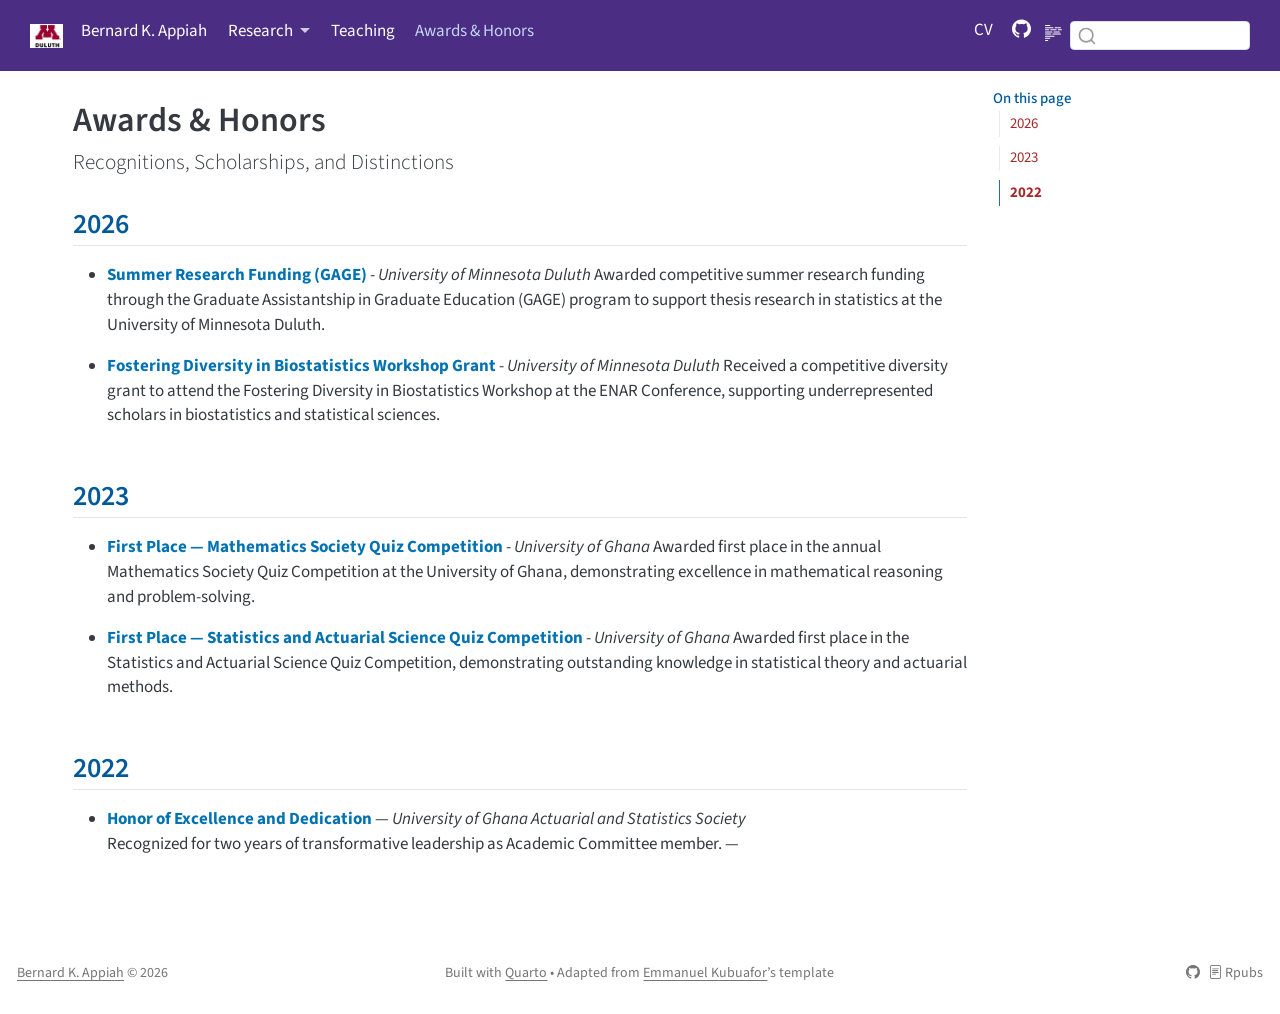
==== docs/Awards.html @ 1f2f81a5 "Update teaching page" ====
<!DOCTYPE html>
<html xmlns="http://www.w3.org/1999/xhtml" lang="en" xml:lang="en"><head>

<meta charset="utf-8">
<meta name="generator" content="quarto-1.10.18">

<meta name="viewport" content="width=device-width, initial-scale=1.0, user-scalable=yes">

<meta name="author" content="Bernard Kwabena Appiah">
<meta name="description" content="Academic website for Bernard Kwabena Appiah, statistician and data scientist.">

<title>Awards &amp; Honors</title>
<style>
/* Default styles provided by pandoc.
** See https://pandoc.org/MANUAL.html#variables-for-html for config info.
*/
span.smallcaps{font-variant: small-caps;}
div.columns{display: flex; gap: 1.5em;}
div.column{flex: auto;}
@media screen {
div.columns{gap: min(4vw, 1.5em);}
div.column{overflow-x: auto;}
}
div.hanging-indent{margin-left: 1.5em; text-indent: -1.5em;}
ul.task-list{list-style: none;}
ul.task-list li input[type="checkbox"] {
  width: 0.8em;
  margin: 0 0.8em 0.2em -1em; /* quarto-specific, see https://github.com/quarto-dev/quarto-cli/issues/4556 */ 
  vertical-align: middle;
}
</style>


<script src="site_libs/quarto-nav/quarto-nav.js"></script>
<script src="site_libs/clipboard/clipboard.min.js"></script>
<script src="site_libs/quarto-search/autocomplete.umd.js"></script>
<script src="site_libs/quarto-search/fuse.min.js"></script>
<script src="site_libs/quarto-search/quarto-search.js"></script>
<meta name="quarto:offset" content="./">
<script src="site_libs/quarto-html/quarto.js" type="module"></script>
<script src="site_libs/quarto-html/tabsets/tabsets.js" type="module"></script>
<script src="site_libs/quarto-html/popper.min.js"></script>
<script src="site_libs/quarto-html/tippy.umd.min.js"></script>
<script src="site_libs/quarto-html/anchor.min.js"></script>
<link href="site_libs/quarto-html/tippy.css" rel="stylesheet">
<link href="site_libs/quarto-html/quarto-syntax-highlighting-64a204ab8560d761af7679ceaba22944.css" rel="stylesheet" id="quarto-text-highlighting-styles">
<script src="site_libs/bootstrap/bootstrap.min.js"></script>
<link href="site_libs/bootstrap/bootstrap-icons.css" rel="stylesheet">
<link href="site_libs/bootstrap/bootstrap-f96a53c066baaeff53745275c33fb2b3.min.css" rel="stylesheet" append-hash="true" id="quarto-bootstrap" data-mode="light">
<script id="quarto-search-options" type="application/json">{
  "location": "navbar",
  "copy-button": false,
  "collapse-after": 3,
  "panel-placement": "end",
  "type": "textbox",
  "limit": 50,
  "keyboard-shortcut": [
    "f",
    "/",
    "s"
  ],
  "language": {
    "search-no-results-text": "No results",
    "search-matching-documents-text": "matching documents",
    "search-copy-link-title": "Copy link to search",
    "search-hide-matches-text": "Hide additional matches",
    "search-more-match-text": "more match in this document",
    "search-more-matches-text": "more matches in this document",
    "search-clear-button-title": "Clear",
    "search-text-placeholder": "",
    "search-detached-cancel-button-title": "Cancel",
    "search-submit-button-title": "Submit",
    "search-label": "Search"
  }
}</script>
<script async="" src="https://www.googletagmanager.com/gtag/js?id=G-P4RRCG44LP"></script>

<script type="text/javascript">

window.dataLayer = window.dataLayer || [];
function gtag(){dataLayer.push(arguments);}
gtag('js', new Date());
gtag('config', 'G-P4RRCG44LP', { 'anonymize_ip': true});
</script>




<link rel="stylesheet" href="styles.css">
<link rel="stylesheet" href="custom.css">
<meta property="og:title" content="Awards &amp; Honors">
<meta property="og:description" content="Recognitions, Scholarships, and Distinctions">
<meta property="og:image" content="https://bkappiah007.github.io/files/images/IMG_2571.jpeg">
<meta name="twitter:title" content="Awards &amp; Honors">
<meta name="twitter:description" content="Recognitions, Scholarships, and Distinctions">
<meta name="twitter:image" content="https://bkappiah007.github.io/files/images/IMG_2571.jpeg">
<meta name="twitter:card" content="summary_large_image">
</head>

<body class="nav-fixed quarto-light">

<div id="quarto-search-results"></div>
  <header id="quarto-header" class="headroom fixed-top">
    <nav class="navbar navbar-expand-lg " data-bs-theme="dark">
      <div class="navbar-container container-fluid">
      <div class="navbar-brand-container mx-auto">
    <a href="./index.html" class="navbar-brand navbar-brand-logo">
    <img src="./files/images/UMD logo.png" alt="University of Minnesota-Duluth" class="navbar-logo light-content">
    <img src="./files/images/UMD logo.png" alt="University of Minnesota-Duluth" class="navbar-logo dark-content">
    </a>
  </div>
            <div id="quarto-search" class="" title="Search"></div>
          <button class="navbar-toggler" type="button" data-bs-toggle="collapse" data-bs-target="#navbarCollapse" aria-controls="navbarCollapse" role="menu" aria-expanded="false" aria-label="Toggle navigation" onclick="if (window.quartoToggleHeadroom) { window.quartoToggleHeadroom(); }">
  <span class="navbar-toggler-icon"></span>
</button>
          <div class="collapse navbar-collapse" id="navbarCollapse">
            <ul class="navbar-nav navbar-nav-scroll me-auto">
  <li class="nav-item">
    <a class="nav-link" href="./index.html"> 
<span class="menu-text">Bernard K. Appiah</span></a>
  </li>  
  <li class="nav-item dropdown ">
    <a class="nav-link dropdown-toggle" href="#" id="nav-menu-research" role="link" data-bs-toggle="dropdown" aria-expanded="false">
 <span class="menu-text">Research</span>
    </a>
    <ul class="dropdown-menu" aria-labelledby="nav-menu-research">    
        <li>
    <a class="dropdown-item" href="./publications.html">
 <span class="dropdown-text">Selected Manuscripts</span></a>
  </li>  
        <li>
    <a class="dropdown-item" href="./projects.html">
 <span class="dropdown-text">Academic Projects</span></a>
  </li>  
    </ul>
  </li>
  <li class="nav-item">
    <a class="nav-link" href="./Teaching.html"> 
<span class="menu-text">Teaching</span></a>
  </li>  
  <li class="nav-item">
    <a class="nav-link active" href="./Awards.html" aria-current="page"> 
<span class="menu-text">Awards &amp; Honors</span></a>
  </li>  
</ul>
            <ul class="navbar-nav navbar-nav-scroll ms-auto">
  <li class="nav-item">
    <a class="nav-link" href="./files/Bernard CV.pdf" target="_blank"> 
<span class="menu-text">CV</span></a>
  </li>  
  <li class="nav-item compact">
    <a class="nav-link" href="https://github.com/bkappiah007" target="_blank"> <i class="bi bi-github" role="img">
</i> 
<span class="menu-text"></span></a>
  </li>  
</ul>
          </div> <!-- /navcollapse -->
            <div class="quarto-navbar-tools">
  <a href="" class="quarto-reader-toggle quarto-navigation-tool px-1" onclick="window.quartoToggleReader(); return false;" title="Toggle reader mode">
  <div class="quarto-reader-toggle-btn">
  <i class="bi"></i>
  </div>
</a>
</div>
      </div> <!-- /container-fluid -->
    </nav>
</header>
<!-- content -->
<div id="quarto-content" class="quarto-container page-columns page-rows-contents page-layout-full page-navbar">
<!-- sidebar -->
<!-- margin-sidebar -->
    <div id="quarto-margin-sidebar" class="sidebar margin-sidebar">
        <nav id="TOC" role="doc-toc" class="toc-active">
    <h2 id="toc-title">On this page</h2>
   
  <ul>
  <li><a href="#section" id="toc-section" class="nav-link active" data-scroll-target="#section">2026</a></li>
  <li><a href="#section-1" id="toc-section-1" class="nav-link" data-scroll-target="#section-1">2023</a></li>
  <li><a href="#section-2" id="toc-section-2" class="nav-link" data-scroll-target="#section-2">2022</a></li>
  </ul>
</nav>
    </div>
<!-- main -->
<main class="content column-page-left" id="quarto-document-content">

<header id="title-block-header" class="quarto-title-block default">
<div class="quarto-title">
<h1 class="title">Awards &amp; Honors</h1>
<p class="subtitle lead">Recognitions, Scholarships, and Distinctions</p>
</div>



<div class="quarto-title-meta column-page-left">

    
  
    
  </div>
  


</header>


<section id="section" class="level2">
<h2 class="anchored" data-anchor-id="section">2026</h2>
<ul>
<li><p><strong>Summer Research Funding (GAGE)</strong> - <em>University of Minnesota Duluth</em> Awarded competitive summer research funding through the Graduate Assistantship in Graduate Education (GAGE) program to support thesis research in statistics at the University of Minnesota Duluth.</p></li>
<li><p><strong>Fostering Diversity in Biostatistics Workshop Grant</strong> - <em>University of Minnesota Duluth</em> Received a competitive diversity grant to attend the Fostering Diversity in Biostatistics Workshop at the ENAR Conference, supporting underrepresented scholars in biostatistics and statistical sciences.</p></li>
</ul>
</section>
<section id="section-1" class="level2">
<h2 class="anchored" data-anchor-id="section-1">2023</h2>
<ul>
<li><p><strong>First Place — Mathematics Society Quiz Competition</strong> - <em>University of Ghana</em> Awarded first place in the annual Mathematics Society Quiz Competition at the University of Ghana, demonstrating excellence in mathematical reasoning and problem-solving.</p></li>
<li><p><strong>First Place — Statistics and Actuarial Science Quiz Competition</strong> - <em>University of Ghana</em> Awarded first place in the Statistics and Actuarial Science Quiz Competition, demonstrating outstanding knowledge in statistical theory and actuarial methods.</p></li>
</ul>
</section>
<section id="section-2" class="level2">
<h2 class="anchored" data-anchor-id="section-2">2022</h2>
<ul>
<li><strong>Honor of Excellence and Dedication</strong> — <em>University of Ghana Actuarial and Statistics Society</em><br>
Recognized for two years of transformative leadership as Academic Committee member. —</li>
</ul>


</section>

</main> <!-- /main -->
<script id="quarto-html-after-body" type="application/javascript">
  window.document.addEventListener("DOMContentLoaded", function (event) {
    const icon = "";
    const anchorJS = new window.AnchorJS();
    anchorJS.options = {
      placement: 'right',
      icon: icon
    };
    anchorJS.add('.anchored');
    const isCodeAnnotation = (el) => {
      for (const clz of el.classList) {
        if (clz.startsWith('code-annotation-')) {                     
          return true;
        }
      }
      return false;
    }
    const onCopySuccess = function(e) {
      // button target
      const button = e.trigger;
      // don't keep focus
      button.blur();
      // flash "checked"
      button.classList.add('code-copy-button-checked');
      var currentTitle = button.getAttribute("title");
      button.setAttribute("title", "Copied!");
      let tooltip;
      if (window.bootstrap) {
        button.setAttribute("data-bs-toggle", "tooltip");
        button.setAttribute("data-bs-placement", "left");
        button.setAttribute("data-bs-title", "Copied!");
        tooltip = new bootstrap.Tooltip(button, 
          { trigger: "manual", 
            customClass: "code-copy-button-tooltip",
            offset: [0, -8]});
        tooltip.show();    
      }
      setTimeout(function() {
        if (tooltip) {
          tooltip.hide();
          button.removeAttribute("data-bs-title");
          button.removeAttribute("data-bs-toggle");
          button.removeAttribute("data-bs-placement");
        }
        button.setAttribute("title", currentTitle);
        button.classList.remove('code-copy-button-checked');
      }, 1000);
      // clear code selection
      e.clearSelection();
    }
    const getTextToCopy = function(trigger) {
      const outerScaffold = trigger.parentElement.cloneNode(true);
      const codeEl = outerScaffold.querySelector('code');
      for (const childEl of codeEl.children) {
        if (isCodeAnnotation(childEl)) {
          childEl.remove();
        }
      }
      return codeEl.innerText;
    }
    const clipboard = new window.ClipboardJS('.code-copy-button:not([data-in-quarto-modal])', {
      text: getTextToCopy
    });
    clipboard.on('success', onCopySuccess);
    if (window.document.getElementById('quarto-embedded-source-code-modal')) {
      const clipboardModal = new window.ClipboardJS('.code-copy-button[data-in-quarto-modal]', {
        text: getTextToCopy,
        container: window.document.getElementById('quarto-embedded-source-code-modal')
      });
      clipboardModal.on('success', onCopySuccess);
    }
      var localhostRegex = new RegExp(/^(?:http|https):\/\/localhost\:?[0-9]*\//);
      var mailtoRegex = new RegExp(/^mailto:/);
        var filterRegex = new RegExp("https:\/\/bkappiah007\.github\.io");
      var isInternal = (href) => {
          return filterRegex.test(href) || localhostRegex.test(href) || mailtoRegex.test(href);
      }
      // Inspect non-navigation links and adorn them if external
     var links = window.document.querySelectorAll('a[href]:not(.nav-link):not(.navbar-brand):not(.toc-action):not(.sidebar-link):not(.sidebar-item-toggle):not(.pagination-link):not(.no-external):not([aria-hidden]):not(.dropdown-item):not(.quarto-navigation-tool):not(.about-link)');
      for (var i=0; i<links.length; i++) {
        const link = links[i];
        if (!isInternal(link.href)) {
          // undo the damage that might have been done by quarto-nav.js in the case of
          // links that we want to consider external
          if (link.dataset.originalHref !== undefined) {
            link.href = link.dataset.originalHref;
          }
            // target, if specified
            link.setAttribute("target", "_blank");
            if (link.getAttribute("rel") === null) {
              link.setAttribute("rel", "noopener");
            }
        }
      }
    function tippyHover(el, contentFn, onTriggerFn, onUntriggerFn) {
      const config = {
        allowHTML: true,
        maxWidth: 500,
        delay: 100,
        arrow: false,
        appendTo: function(el) {
            return el.parentElement;
        },
        interactive: true,
        interactiveBorder: 10,
        theme: 'quarto',
        placement: 'bottom-start',
      };
      if (contentFn) {
        config.content = contentFn;
      }
      if (onTriggerFn) {
        config.onTrigger = onTriggerFn;
      }
      if (onUntriggerFn) {
        config.onUntrigger = onUntriggerFn;
      }
      window.tippy(el, config); 
    }
    const noterefs = window.document.querySelectorAll('a[role="doc-noteref"]');
    for (var i=0; i<noterefs.length; i++) {
      const ref = noterefs[i];
      tippyHover(ref, function() {
        // use id or data attribute instead here
        let href = ref.getAttribute('data-footnote-href') || ref.getAttribute('href');
        try { href = new URL(href).hash; } catch {}
        const id = href.replace(/^#\/?/, "");
        const note = window.document.getElementById(id);
        if (note) {
          return note.innerHTML;
        } else {
          return "";
        }
      });
    }
    const xrefs = window.document.querySelectorAll('a.quarto-xref');
    const processXRef = (id, note) => {
      // Strip column container classes
      const stripColumnClz = (el) => {
        el.classList.remove("page-full", "page-columns");
        if (el.children) {
          for (const child of el.children) {
            stripColumnClz(child);
          }
        }
      }
      stripColumnClz(note)
      if (id === null || id.startsWith('sec-')) {
        // Special case sections, only their first couple elements
        const container = document.createElement("div");
        if (note.children && note.children.length > 2) {
          container.appendChild(note.children[0].cloneNode(true));
          for (let i = 1; i < note.children.length; i++) {
            const child = note.children[i];
            if (child.tagName === "P" && child.innerText === "") {
              continue;
            } else {
              container.appendChild(child.cloneNode(true));
              break;
            }
          }
          if (window.Quarto?.typesetMath) {
            window.Quarto.typesetMath(container);
          }
          return container.innerHTML
        } else {
          if (window.Quarto?.typesetMath) {
            window.Quarto.typesetMath(note);
          }
          return note.innerHTML;
        }
      } else {
        // Remove any anchor links if they are present
        const anchorLink = note.querySelector('a.anchorjs-link');
        if (anchorLink) {
          anchorLink.remove();
        }
        if (window.Quarto?.typesetMath) {
          window.Quarto.typesetMath(note);
        }
        if (note.classList.contains("callout")) {
          return note.outerHTML;
        } else {
          return note.innerHTML;
        }
      }
    }
    for (var i=0; i<xrefs.length; i++) {
      const xref = xrefs[i];
      tippyHover(xref, undefined, function(instance) {
        instance.disable();
        let url = xref.getAttribute('href');
        let hash = undefined; 
        if (url.startsWith('#')) {
          hash = url;
        } else {
          try { hash = new URL(url).hash; } catch {}
        }
        if (hash) {
          const id = hash.replace(/^#\/?/, "");
          const note = window.document.getElementById(id);
          if (note !== null) {
            try {
              const html = processXRef(id, note.cloneNode(true));
              instance.setContent(html);
            } finally {
              instance.enable();
              instance.show();
            }
          } else {
            // See if we can fetch this
            fetch(url.split('#')[0])
            .then(res => res.text())
            .then(html => {
              const parser = new DOMParser();
              const htmlDoc = parser.parseFromString(html, "text/html");
              const note = htmlDoc.getElementById(id);
              if (note !== null) {
                const html = processXRef(id, note);
                instance.setContent(html);
              } 
            }).finally(() => {
              instance.enable();
              instance.show();
            });
          }
        } else {
          // See if we can fetch a full url (with no hash to target)
          // This is a special case and we should probably do some content thinning / targeting
          fetch(url)
          .then(res => res.text())
          .then(html => {
            const parser = new DOMParser();
            const htmlDoc = parser.parseFromString(html, "text/html");
            const note = htmlDoc.querySelector('main.content');
            if (note !== null) {
              // This should only happen for chapter cross references
              // (since there is no id in the URL)
              // remove the first header
              if (note.children.length > 0 && note.children[0].tagName === "HEADER") {
                note.children[0].remove();
              }
              const html = processXRef(null, note);
              instance.setContent(html);
            } 
          }).finally(() => {
            instance.enable();
            instance.show();
          });
        }
      }, function(instance) {
      });
    }
        let selectedAnnoteEl;
        const selectorForAnnotation = ( cell, annotation) => {
          let cellAttr = 'data-code-cell="' + cell + '"';
          let lineAttr = 'data-code-annotation="' +  annotation + '"';
          const selector = 'span[' + cellAttr + '][' + lineAttr + ']';
          return selector;
        }
        const selectCodeLines = (annoteEl) => {
          const doc = window.document;
          const targetCell = annoteEl.getAttribute("data-target-cell");
          const targetAnnotation = annoteEl.getAttribute("data-target-annotation");
          const annoteSpan = window.document.querySelector(selectorForAnnotation(targetCell, targetAnnotation));
          const lines = annoteSpan.getAttribute("data-code-lines").split(",");
          const lineIds = lines.map((line) => {
            return targetCell + "-" + line;
          })
          let top = null;
          let height = null;
          let parent = null;
          if (lineIds.length > 0) {
              //compute the position of the single el (top and bottom and make a div)
              const el = window.document.getElementById(lineIds[0]);
              top = el.offsetTop;
              height = el.offsetHeight;
              parent = el.parentElement.parentElement;
            if (lineIds.length > 1) {
              const lastEl = window.document.getElementById(lineIds[lineIds.length - 1]);
              const bottom = lastEl.offsetTop + lastEl.offsetHeight;
              height = bottom - top;
            }
            if (top !== null && height !== null && parent !== null) {
              // cook up a div (if necessary) and position it 
              let div = window.document.getElementById("code-annotation-line-highlight");
              if (div === null) {
                div = window.document.createElement("div");
                div.setAttribute("id", "code-annotation-line-highlight");
                div.style.position = 'absolute';
                parent.appendChild(div);
              }
              div.style.top = top - 2 + "px";
              div.style.height = height + 4 + "px";
              div.style.left = 0;
              let gutterDiv = window.document.getElementById("code-annotation-line-highlight-gutter");
              if (gutterDiv === null) {
                gutterDiv = window.document.createElement("div");
                gutterDiv.setAttribute("id", "code-annotation-line-highlight-gutter");
                gutterDiv.style.position = 'absolute';
                const codeCell = window.document.getElementById(targetCell);
                const gutter = codeCell.querySelector('.code-annotation-gutter');
                gutter.appendChild(gutterDiv);
              }
              gutterDiv.style.top = top - 2 + "px";
              gutterDiv.style.height = height + 4 + "px";
            }
            selectedAnnoteEl = annoteEl;
          }
        };
        const unselectCodeLines = () => {
          const elementsIds = ["code-annotation-line-highlight", "code-annotation-line-highlight-gutter"];
          elementsIds.forEach((elId) => {
            const div = window.document.getElementById(elId);
            if (div) {
              div.remove();
            }
          });
          selectedAnnoteEl = undefined;
        };
          // Handle positioning of the toggle
      window.addEventListener(
        "resize",
        throttle(() => {
          elRect = undefined;
          if (selectedAnnoteEl) {
            selectCodeLines(selectedAnnoteEl);
          }
        }, 10)
      );
      function throttle(fn, ms) {
      let throttle = false;
      let timer;
        return (...args) => {
          if(!throttle) { // first call gets through
              fn.apply(this, args);
              throttle = true;
          } else { // all the others get throttled
              if(timer) clearTimeout(timer); // cancel #2
              timer = setTimeout(() => {
                fn.apply(this, args);
                timer = throttle = false;
              }, ms);
          }
        };
      }
        // Attach click handler to the DT
        const annoteDls = window.document.querySelectorAll('dt[data-target-cell]');
        for (const annoteDlNode of annoteDls) {
          annoteDlNode.addEventListener('click', (event) => {
            const clickedEl = event.target;
            if (clickedEl !== selectedAnnoteEl) {
              unselectCodeLines();
              const activeEl = window.document.querySelector('dt[data-target-cell].code-annotation-active');
              if (activeEl) {
                activeEl.classList.remove('code-annotation-active');
              }
              selectCodeLines(clickedEl);
              clickedEl.classList.add('code-annotation-active');
            } else {
              // Unselect the line
              unselectCodeLines();
              clickedEl.classList.remove('code-annotation-active');
            }
          });
        }
    const findCites = (el) => {
      const parentEl = el.parentElement;
      if (parentEl) {
        const cites = parentEl.dataset.cites;
        if (cites) {
          return {
            el,
            cites: cites.split(' ')
          };
        } else {
          return findCites(el.parentElement)
        }
      } else {
        return undefined;
      }
    };
    var bibliorefs = window.document.querySelectorAll('a[role="doc-biblioref"]');
    for (var i=0; i<bibliorefs.length; i++) {
      const ref = bibliorefs[i];
      const citeInfo = findCites(ref);
      if (citeInfo) {
        tippyHover(citeInfo.el, function() {
          var popup = window.document.createElement('div');
          citeInfo.cites.forEach(function(cite) {
            var citeDiv = window.document.createElement('div');
            citeDiv.classList.add('hanging-indent');
            citeDiv.classList.add('csl-entry');
            var biblioDiv = window.document.getElementById('ref-' + cite);
            if (biblioDiv) {
              citeDiv.innerHTML = biblioDiv.innerHTML;
            }
            popup.appendChild(citeDiv);
          });
          return popup.innerHTML;
        });
      }
    }
  });
  </script>
</div> <!-- /content -->
<footer class="footer">
  <div class="nav-footer">
    <div class="nav-footer-left">
<a href="https://github.com/bkappiah007">Bernard K. Appiah</a> ©
<script>document.write(new Date().getFullYear())</script>
</div>   
    <div class="nav-footer-center">
<p>Built with <a href="https://quarto.org">Quarto</a> • Adapted from <a href="http://EmmanuelKubuafor.github.io">Emmanuel Kubuafor</a>’s template</p>
</div>
    <div class="nav-footer-right">
      <ul class="footer-items list-unstyled">
    <li class="nav-item compact">
    <a class="nav-link" href="https://github.com/bkappiah" target="_blank">
      <i class="bi bi-github" role="img">
</i> 
    </a>
  </li>  
    <li class="nav-item">
      <i class="bi bi-file-text" role="img">
</i> 
 Rpubs
  </li>  
</ul>
    </div>
  </div>
</footer>




</body></html>
---- docs/site_libs/quarto-html/tippy.css ----
.tippy-box[data-animation=fade][data-state=hidden]{opacity:0}[data-tippy-root]{max-width:calc(100vw - 10px)}.tippy-box{position:relative;background-color:#333;color:#fff;border-radius:4px;font-size:14px;line-height:1.4;white-space:normal;outline:0;transition-property:transform,visibility,opacity}.tippy-box[data-placement^=top]>.tippy-arrow{bottom:0}.tippy-box[data-placement^=top]>.tippy-arrow:before{bottom:-7px;left:0;border-width:8px 8px 0;border-top-color:initial;transform-origin:center top}.tippy-box[data-placement^=bottom]>.tippy-arrow{top:0}.tippy-box[data-placement^=bottom]>.tippy-arrow:before{top:-7px;left:0;border-width:0 8px 8px;border-bottom-color:initial;transform-origin:center bottom}.tippy-box[data-placement^=left]>.tippy-arrow{right:0}.tippy-box[data-placement^=left]>.tippy-arrow:before{border-width:8px 0 8px 8px;border-left-color:initial;right:-7px;transform-origin:center left}.tippy-box[data-placement^=right]>.tippy-arrow{left:0}.tippy-box[data-placement^=right]>.tippy-arrow:before{left:-7px;border-width:8px 8px 8px 0;border-right-color:initial;transform-origin:center right}.tippy-box[data-inertia][data-state=visible]{transition-timing-function:cubic-bezier(.54,1.5,.38,1.11)}.tippy-arrow{width:16px;height:16px;color:#333}.tippy-arrow:before{content:"";position:absolute;border-color:transparent;border-style:solid}.tippy-content{position:relative;padding:5px 9px;z-index:1}
---- docs/site_libs/quarto-html/quarto-syntax-highlighting-64a204ab8560d761af7679ceaba22944.css ----
/* quarto syntax highlight colors */
:root {
  --quarto-hl-ot-color: #003B4F;
  --quarto-hl-at-color: #657422;
  --quarto-hl-ss-color: #20794D;
  --quarto-hl-an-color: #5E5E5E;
  --quarto-hl-fu-color: #4758AB;
  --quarto-hl-st-color: #20794D;
  --quarto-hl-cf-color: #003B4F;
  --quarto-hl-op-color: #5E5E5E;
  --quarto-hl-er-color: #AD0000;
  --quarto-hl-bn-color: #AD0000;
  --quarto-hl-al-color: #AD0000;
  --quarto-hl-va-color: #111111;
  --quarto-hl-bu-color: inherit;
  --quarto-hl-ex-color: inherit;
  --quarto-hl-pp-color: #AD0000;
  --quarto-hl-in-color: #5E5E5E;
  --quarto-hl-vs-color: #20794D;
  --quarto-hl-wa-color: #5E5E5E;
  --quarto-hl-do-color: #5E5E5E;
  --quarto-hl-im-color: #00769E;
  --quarto-hl-ch-color: #20794D;
  --quarto-hl-dt-color: #AD0000;
  --quarto-hl-fl-color: #AD0000;
  --quarto-hl-co-color: #5E5E5E;
  --quarto-hl-cv-color: #5E5E5E;
  --quarto-hl-cn-color: #8f5902;
  --quarto-hl-sc-color: #5E5E5E;
  --quarto-hl-dv-color: #AD0000;
  --quarto-hl-kw-color: #003B4F;
}

/* other quarto variables */
:root {
  --quarto-font-monospace: SFMono-Regular, Menlo, Monaco, Consolas, "Liberation Mono", "Courier New", monospace;
}

/* syntax highlight based on Pandoc's rules */
pre > code.sourceCode > span {
  color: #003B4F;
}

code.sourceCode > span {
  color: #003B4F;
}

div.sourceCode,
div.sourceCode pre.sourceCode {
  color: #003B4F;
}

/* Normal */
code span {
  color: #003B4F;
}

/* Alert */
code span.al {
  color: #AD0000;
  font-style: inherit;
}

/* Annotation */
code span.an {
  color: #5E5E5E;
  font-style: inherit;
}

/* Attribute */
code span.at {
  color: #657422;
  font-style: inherit;
}

/* BaseN */
code span.bn {
  color: #AD0000;
  font-style: inherit;
}

/* BuiltIn */
code span.bu {
  font-style: inherit;
}

/* ControlFlow */
code span.cf {
  color: #003B4F;
  font-weight: bold;
  font-style: inherit;
}

/* Char */
code span.ch {
  color: #20794D;
  font-style: inherit;
}

/* Constant */
code span.cn {
  color: #8f5902;
  font-style: inherit;
}

/* Comment */
code span.co {
  color: #5E5E5E;
  font-style: inherit;
}

/* CommentVar */
code span.cv {
  color: #5E5E5E;
  font-style: italic;
}

/* Documentation */
code span.do {
  color: #5E5E5E;
  font-style: italic;
}

/* DataType */
code span.dt {
  color: #AD0000;
  font-style: inherit;
}

/* DecVal */
code span.dv {
  color: #AD0000;
  font-style: inherit;
}

/* Error */
code span.er {
  color: #AD0000;
  font-style: inherit;
}

/* Extension */
code span.ex {
  font-style: inherit;
}

/* Float */
code span.fl {
  color: #AD0000;
  font-style: inherit;
}

/* Function */
code span.fu {
  color: #4758AB;
  font-style: inherit;
}

/* Import */
code span.im {
  color: #00769E;
  font-style: inherit;
}

/* Information */
code span.in {
  color: #5E5E5E;
  font-style: inherit;
}

/* Keyword */
code span.kw {
  color: #003B4F;
  font-weight: bold;
  font-style: inherit;
}

/* Operator */
code span.op {
  color: #5E5E5E;
  font-style: inherit;
}

/* Other */
code span.ot {
  color: #003B4F;
  font-style: inherit;
}

/* Preprocessor */
code span.pp {
  color: #AD0000;
  font-style: inherit;
}

/* SpecialChar */
code span.sc {
  color: #5E5E5E;
  font-style: inherit;
}

/* SpecialString */
code span.ss {
  color: #20794D;
  font-style: inherit;
}

/* String */
code span.st {
  color: #20794D;
  font-style: inherit;
}

/* Variable */
code span.va {
  color: #111111;
  font-style: inherit;
}

/* VerbatimString */
code span.vs {
  color: #20794D;
  font-style: inherit;
}

/* Warning */
code span.wa {
  color: #5E5E5E;
  font-style: italic;
}

.prevent-inlining {
  content: "</";
}

/*# sourceMappingURL=9d8d5bb603a83b8298b89080a598c93b.css.map */
---- docs/styles.css ----
/* css styles */
.project-grid {
  display: grid;
  grid-template-columns: repeat(2, minmax(280px, 1fr));
  gap: 2rem;
  padding: 1rem 0;
}

.quarto-grid-item {
  display: flex;
  flex-direction: column;
  text-decoration: none;
  color: inherit;
  background: #fff;
  border-radius: 20px;
  overflow: hidden;
  box-shadow: 0 4px 12px rgba(0, 0, 0, 0.06);
  transition: transform 0.3s ease, box-shadow 0.3s ease;
}

.quarto-grid-item:hover {
  transform: scale(1.03);
  box-shadow: 0 8px 24px rgba(0, 0, 0, 0.1);
}

.quarto-grid-item img {
  width: 100%;
  height: 200px;
  object-fit: cover;
  border-bottom: 1px solid #eee;
}

.card-title {
  font-weight: 700;
  font-size: 1.1rem;
  padding: 0.75rem 1rem 0 1rem;
  text-align: center;
}

.card-description {
  font-size: 0.95rem;
  padding: 0.5rem 1rem 1rem 1rem;
  text-align: center;
}
/* Make table of contents text brown */
#TOC, .toc, .tocify {
  color: brown;
}

/* Make ToC links brown */
#TOC a, .toc a, .tocify a {
  color: brown;
}

/* Optional: Make active/highlighted TOC section bold and brown */
#TOC a.active,
.tocify .tocify-focus {
  color: brown !important;
  font-weight: bold;
}
/* Custom color for clickable links on publications page */
.colored-link {
  color: #0072B2; /* Change this hex code to your preferred color */
  font-weight: 500;
  text-decoration: none;
  border-bottom: 1px solid #0072B2;
  transition: all 0.2s ease-in-out;
}

.colored-link:hover {
  color: #005999;
  border-bottom: 1px solid #005999;
}
/* Awards page styling */
h2, h3 {
  color: #005999;
  border-bottom: 1px solid #e5e5e5;
  padding-bottom: 4px;
  margin-top: 1.8em;
}

ul li strong {
  color: #0072B2;
}

ul li {
  margin-bottom: 0.6em;
  line-height: 1.45;
}
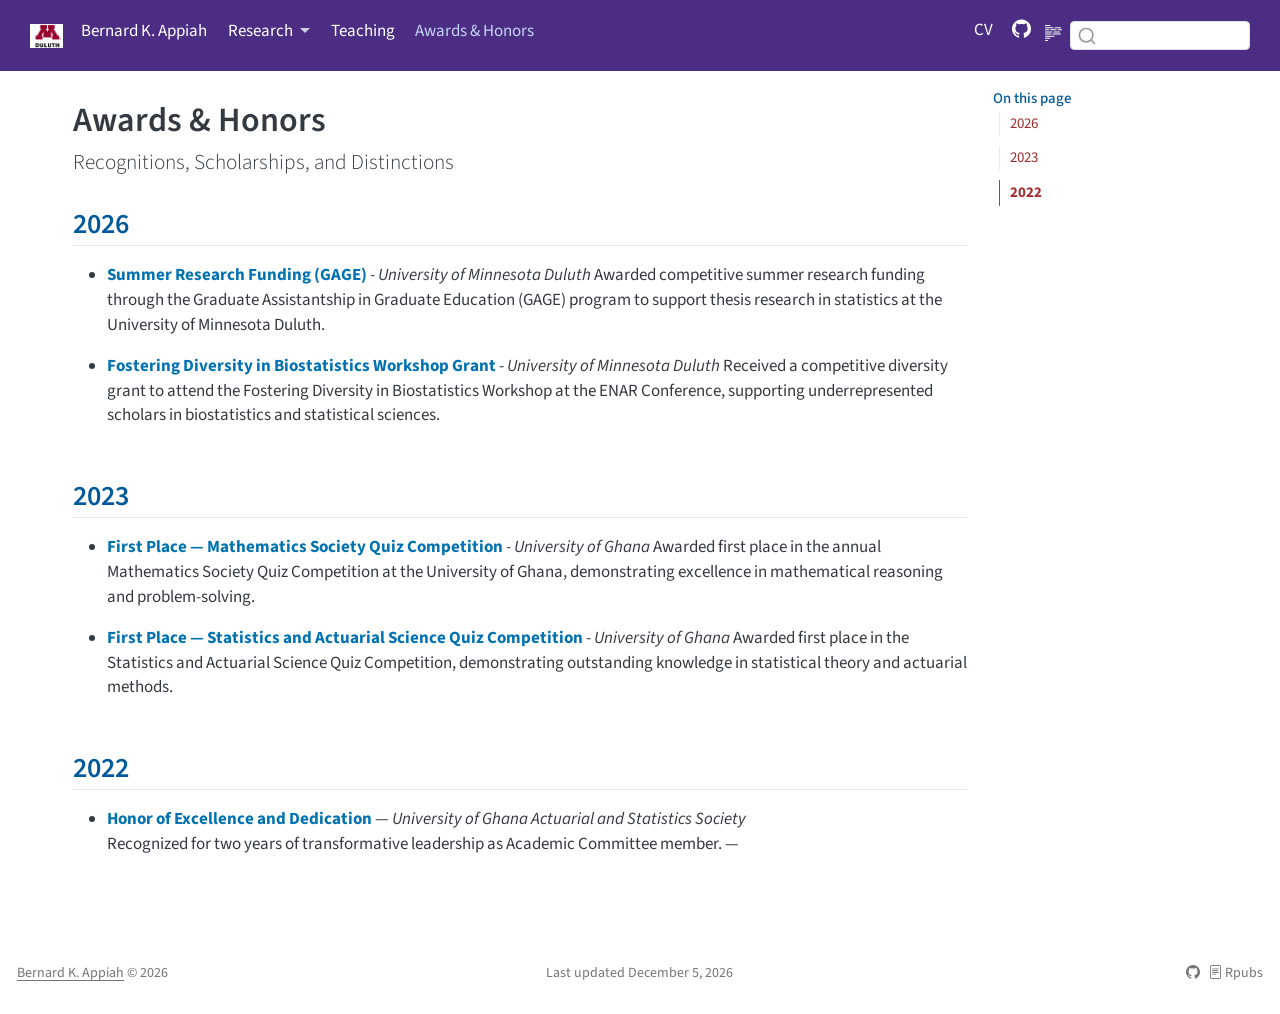
==== commit a6134f14: "Add fontawesome, dark stylesheet" ====
--- a/docs/Awards.html
+++ b/docs/Awards.html
@@ -641,7 +641,8 @@
 <script>document.write(new Date().getFullYear())</script>
 </div>   
     <div class="nav-footer-center">
-<p>Built with <a href="https://quarto.org">Quarto</a> • Adapted from <a href="http://EmmanuelKubuafor.github.io">Emmanuel Kubuafor</a>’s template</p>
+Last updated
+<script>document.write(new Date(document.lastModified).toLocaleDateString("en-US", {year:"numeric", month:"long", day:"numeric"}))</script>
 </div>
     <div class="nav-footer-right">
       <ul class="footer-items list-unstyled">
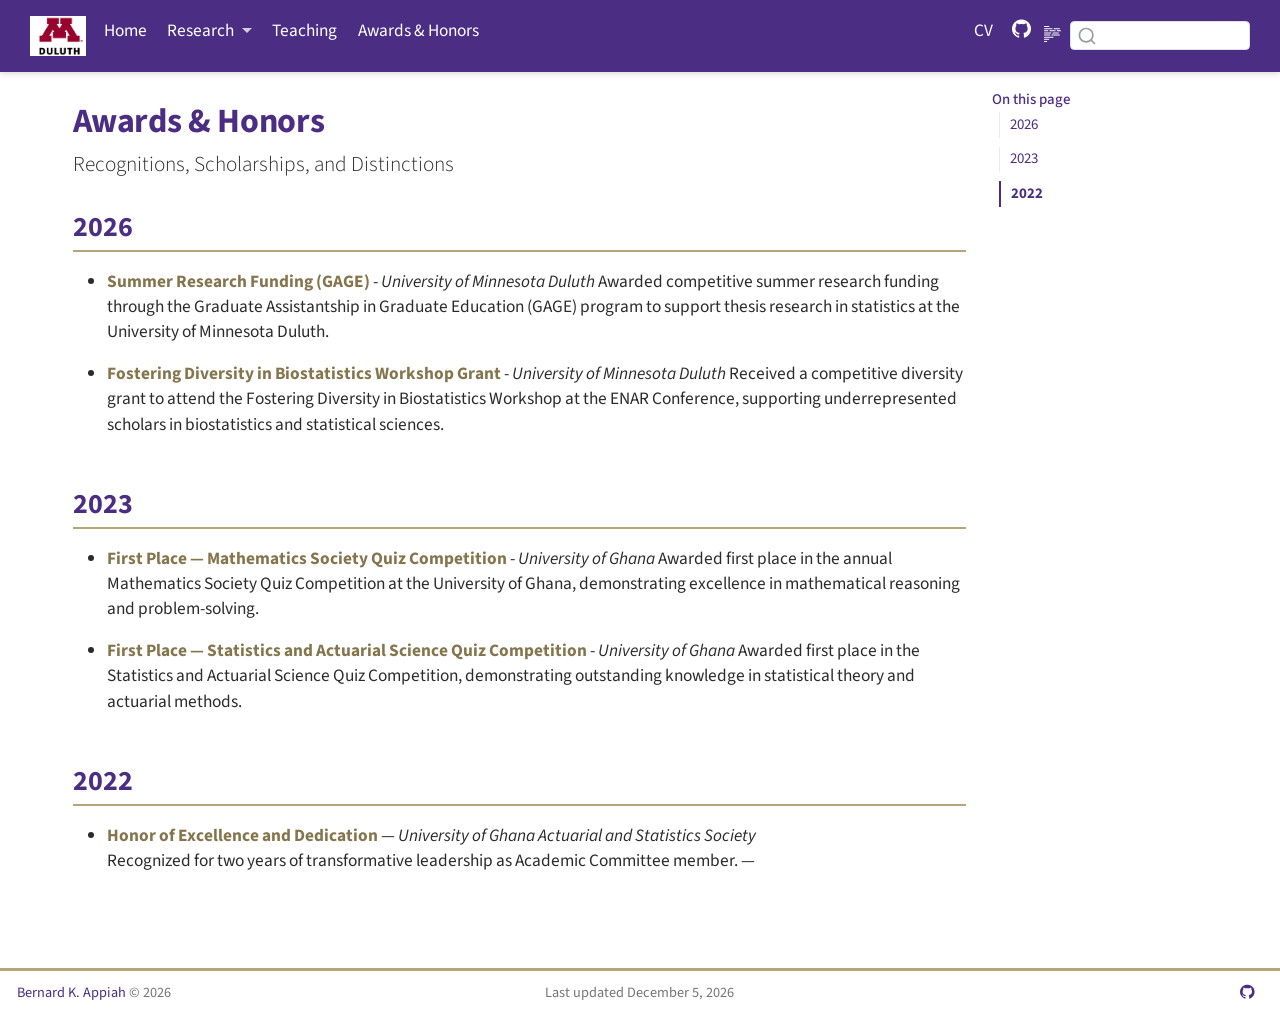
==== commit 7c4f12eb: "Update Quarto website" ====
--- a/docs/Awards.html
+++ b/docs/Awards.html
@@ -117,7 +117,7 @@
             <ul class="navbar-nav navbar-nav-scroll me-auto">
   <li class="nav-item">
     <a class="nav-link" href="./index.html"> 
-<span class="menu-text">Bernard K. Appiah</span></a>
+<span class="menu-text">Home</span></a>
   </li>  
   <li class="nav-item dropdown ">
     <a class="nav-link dropdown-toggle" href="#" id="nav-menu-research" role="link" data-bs-toggle="dropdown" aria-expanded="false">
@@ -652,11 +652,6 @@
 </i> 
     </a>
   </li>  
-    <li class="nav-item">
-      <i class="bi bi-file-text" role="img">
-</i> 
- Rpubs
-  </li>  
 </ul>
     </div>
   </div>
--- a/docs/styles.css
+++ b/docs/styles.css
@@ -1,89 +1,297 @@
-/* css styles */
+/* =========================================================
+   University of Washington brand theme (light / default)
+   Husky Purple #4B2E83  |  Husky Gold #B7A57A  |  Metallic Gold #85754D
+   ========================================================= */
+
+:root {
+  --uw-purple: #4B2E83;
+  --uw-purple-light: #6a4ba8;
+  --uw-gold: #B7A57A;
+  --uw-metallic-gold: #85754D;
+  --uw-ink: #2b2b2b;
+
+  /* Override Bootstrap/cosmo body text so prose is dark, not faded gray */
+  --bs-body-color: #2b2b2b;
+  --bs-body-color-rgb: 43, 43, 43;
+  --bs-emphasis-color: #1a1a1a;
+  --bs-secondary-color: rgba(43, 43, 43, 0.85);
+}
+
+body { color: var(--uw-ink); font-size: 1.02rem; line-height: 1.6; }
+
+/* Force readable dark text on all prose (cosmo dims it by default) */
+body,
+p, li, span, td, th, dd, dt,
+.about-entity, .about-entity p,
+.quarto-about-trestles .about-entity,
+.about-contents, .about-contents p,
+figcaption, .figure-caption,
+.lead, blockquote {
+  color: var(--uw-ink);
+}
+.text-muted, .navbar-text { color: #5a5566 !important; }
+
+/* Links keep brand color (override the rule above) */
+a { color: var(--uw-purple); text-decoration: none; }
+a:hover, a:focus { color: var(--uw-metallic-gold); text-decoration: underline; }
+
+h1, h4 { color: var(--uw-purple); font-weight: 700; }
+h1 { letter-spacing: -0.01em; }
+h2, h3 {
+  color: var(--uw-purple);
+  font-weight: 700;
+  border-bottom: 2px solid var(--uw-gold);
+  padding-bottom: 0.3rem;
+  margin-top: 1.8em;
+}
+
+.navbar { box-shadow: 0 2px 6px rgba(0, 0, 0, 0.15); }
+.navbar .navbar-brand { font-weight: 700; letter-spacing: 0.01em; }
+.navbar .nav-link:hover, .navbar .nav-link:focus { color: var(--uw-gold) !important; }
+.navbar .dropdown-menu { border-top: 3px solid var(--uw-gold); }
+.navbar .dropdown-item:hover { background-color: rgba(75, 46, 131, 0.08); color: var(--uw-purple); }
+.navbar-brand img,
+.navbar .navbar-logo {
+  max-height: 40px;
+  width: auto;
+}
+
+/* Clean circular photo, left-aligned, no ring */
+.about-image img,
+.about-entity img,
+#hero-heading img,
+.quarto-about-trestles .about-image img {
+  border-radius: 50% !important;
+  aspect-ratio: 1 / 1 !important;
+  width: 220px !important;
+  height: 220px !important;
+  object-fit: cover !important;
+  border: none !important;
+}
+
+/* Social buttons: solid, readable */
+.about-link {
+  color: var(--uw-purple) !important;
+  border: 1px solid var(--uw-purple);
+  border-radius: 6px;
+  transition: all 0.15s ease-in-out;
+}
+.about-link:hover { background-color: var(--uw-purple); color: #fff !important; }
+
+.btn-primary { background-color: var(--uw-purple); border-color: var(--uw-purple); }
+.btn-primary:hover, .btn-primary:focus { background-color: var(--uw-metallic-gold); border-color: var(--uw-metallic-gold); }
+
+blockquote { border-left: 4px solid var(--uw-gold); padding-left: 1rem; }
+
+code { color: var(--uw-metallic-gold); }
+div.sourceCode { border-left: 3px solid var(--uw-gold); border-radius: 4px; }
+
+.nav-footer { border-top: 3px solid var(--uw-gold); }
+.nav-footer a { color: var(--uw-purple); }
+
+/* =========================================================
+   YOUR ORIGINAL STYLES (preserved; accent colors moved to UW palette)
+   ========================================================= */
+
 .project-grid {
   display: grid;
   grid-template-columns: repeat(2, minmax(280px, 1fr));
   gap: 2rem;
   padding: 1rem 0;
 }
-
 .quarto-grid-item {
-  display: flex;
-  flex-direction: column;
-  text-decoration: none;
-  color: inherit;
-  background: #fff;
-  border-radius: 20px;
-  overflow: hidden;
+  display: flex; flex-direction: column;
+  text-decoration: none; color: inherit;
+  background: #fff; border-radius: 20px; overflow: hidden;
   box-shadow: 0 4px 12px rgba(0, 0, 0, 0.06);
   transition: transform 0.3s ease, box-shadow 0.3s ease;
 }
-
-.quarto-grid-item:hover {
-  transform: scale(1.03);
-  box-shadow: 0 8px 24px rgba(0, 0, 0, 0.1);
-}
-
-.quarto-grid-item img {
-  width: 100%;
-  height: 200px;
-  object-fit: cover;
-  border-bottom: 1px solid #eee;
-}
-
+.quarto-grid-item:hover { transform: scale(1.03); box-shadow: 0 8px 24px rgba(75, 46, 131, 0.18); }
+.quarto-grid-item img { width: 100%; height: 200px; object-fit: cover; border-bottom: 1px solid #eee; }
 .card-title {
+  font-weight: 700; font-size: 1.1rem;
+  padding: 0.75rem 1rem 0 1rem; text-align: center; color: var(--uw-purple);
+}
+.card-description { font-size: 0.95rem; padding: 0.5rem 1rem 1rem 1rem; text-align: center; }
+
+#TOC, .toc, .tocify { color: var(--uw-purple); }
+#TOC a, .toc a, .tocify a { color: var(--uw-purple); }
+#TOC a.active, .tocify .tocify-focus {
+  color: var(--uw-purple) !important; font-weight: bold; border-left: 2px solid var(--uw-purple);
+}
+
+.colored-link {
+  color: var(--uw-purple); font-weight: 500; text-decoration: none;
+  border-bottom: 1px solid var(--uw-purple); transition: all 0.2s ease-in-out;
+}
+.colored-link:hover { color: var(--uw-metallic-gold); border-bottom: 1px solid var(--uw-metallic-gold); }
+
+ul li strong { color: var(--uw-metallic-gold); }
+ul li { margin-bottom: 0.6em; line-height: 1.45; }
+
+/* Navbar text white — LIGHT MODE ONLY */
+body.quarto-light .navbar .navbar-brand,
+body.quarto-light .navbar .nav-link,
+body.quarto-light .navbar .nav-link .menu-text,
+body.quarto-light .navbar .navbar-brand .navbar-title {
+  color: #ffffff !important;
+}
+body.quarto-light .navbar .nav-link:hover,
+body.quarto-light .navbar .nav-link:focus,
+body.quarto-light .navbar .nav-link:hover .menu-text,
+body.quarto-light .navbar .nav-link:focus .menu-text {
+  color: var(--uw-gold) !important;
+}
+body.quarto-light .navbar .dropdown-toggle::after {
+  color: #ffffff !important;
+}
+
+/* Hide Quarto's default toggle glyph */
+.quarto-color-scheme-toggle .bi { display: none; }
+
+/* Base icon styling */
+.quarto-color-scheme-toggle::before {
+  font-family: "bootstrap-icons" !important;
+  font-size: 1.15rem;
+  color: #ffffff;
+  cursor: pointer;
+  line-height: 1;
+}
+
+/* Default (light) → sun */
+.quarto-color-scheme-toggle::before {
+  content: "\F5A2";  /* bi-sun-fill */
+}
+
+/* Dark mode → moon. The toggle gets .alternate added in dark mode. */
+.quarto-color-scheme-toggle.alternate::before {
+  content: "\F494";  /* bi-moon-fill */
+}
+
+/* =========================================================
+   About-block social links — gold-accent rectangles (Option E)
+   ========================================================= */
+.about-links {
+  display: flex;
+  flex-wrap: wrap;
+  gap: 10px;
+}
+.about-link {
+  display: inline-flex !important;
+  align-items: center;
+  gap: 7px;
+  color: var(--uw-purple) !important;
+  background: transparent;
+  border: 0.5px solid #d8d2e6 !important;
+  border-left: 3px solid var(--uw-gold) !important;
+  border-radius: 6px !important;
+  padding: 7px 14px !important;
+  font-size: 0.92rem;
+  font-weight: 500;
+  text-decoration: none !important;
+  transition: background 0.18s ease, border-color 0.18s ease, color 0.18s ease;
+}
+.about-link:hover,
+.about-link:focus {
+  background: rgba(75, 46, 131, 0.06);
+  border-left-color: var(--uw-metallic-gold) !important;
+  color: var(--uw-purple) !important;
+}
+.about-link i { font-size: 1rem; }
+
+/* Brand-colored icons inside the about links */
+.about-link i { transition: color 0.18s ease; }
+
+/* Email — keep purple (no brand color), or pick one */
+.about-link[href^="mailto:"] i { color: var(--uw-purple); }
+
+/* LinkedIn blue */
+.about-link[href*="linkedin.com"] i { color: #0A66C2; }
+
+/* RPubs — its blue */
+.about-link[href*="rpubs.com"] i { color: #2C5AA0; }
+
+/* Google Scholar blue */
+.about-link[href*="scholar.google"] i { color: #4285F4; }
+
+/* ResearchGate teal */
+.about-link[href*="researchgate.net"] i { color: #00CCBB; }
+
+/* ORCID green */
+.about-link[href*="orcid.org"] i { color: #A6CE39; }
+
+
+/* Education timeline — dot markers, current program highlighted */
+.edu-timeline {
+  margin: 1.2rem 0 0;
+  border-left: 2px solid #d8d2e6;
+}
+.edu-item {
+  position: relative;
+  padding: 4px 0 18px 22px;
+}
+.edu-item:last-child { padding-bottom: 4px; }
+.edu-item::before {
+  content: "";
+  position: absolute;
+  left: -9px;
+  top: 6px;
+  width: 16px;
+  height: 16px;
+  border-radius: 50%;
+  background: var(--uw-purple);
+}
+.edu-item.edu-current::before {
+  content: "\25B2";
+  display: flex;
+  align-items: center;
+  justify-content: center;
+  font-size: 8px;
+  color: #fff;
+  line-height: 1;
+}
+.edu-degree {
+  color: var(--uw-purple);
   font-weight: 700;
-  font-size: 1.1rem;
-  padding: 0.75rem 1rem 0 1rem;
-  text-align: center;
-}
-
-.card-description {
+  font-size: 1.05rem;
+}
+.edu-school {
+  color: var(--uw-ink);
+  opacity: 0.85;
   font-size: 0.95rem;
-  padding: 0.5rem 1rem 1rem 1rem;
-  text-align: center;
-}
-/* Make table of contents text brown */
-#TOC, .toc, .tocify {
-  color: brown;
-}
-
-/* Make ToC links brown */
-#TOC a, .toc a, .tocify a {
-  color: brown;
-}
-
-/* Optional: Make active/highlighted TOC section bold and brown */
-#TOC a.active,
-.tocify .tocify-focus {
-  color: brown !important;
-  font-weight: bold;
-}
-/* Custom color for clickable links on publications page */
-.colored-link {
-  color: #0072B2; /* Change this hex code to your preferred color */
-  font-weight: 500;
-  text-decoration: none;
-  border-bottom: 1px solid #0072B2;
-  transition: all 0.2s ease-in-out;
-}
-
-.colored-link:hover {
-  color: #005999;
-  border-bottom: 1px solid #005999;
-}
-/* Awards page styling */
-h2, h3 {
-  color: #005999;
-  border-bottom: 1px solid #e5e5e5;
-  padding-bottom: 4px;
-  margin-top: 1.8em;
-}
-
-ul li strong {
-  color: #0072B2;
-}
-
-ul li {
-  margin-bottom: 0.6em;
-  line-height: 1.45;
+}
+.edu-year {
+  color: var(--uw-metallic-gold);
+  font-weight: 600;
+}
+
+
+
+/* Quote under the about-block links (left column) */
+.quarto-about-trestles .about-entity::after {
+  content: "“The best thing about being a statistician is that you get to play in everyone's backyard.” — John Tukey";
+  display: block;
+  margin-top: 1.4rem;
+  padding-top: 1.2rem;
+  border-top: 1px solid var(--uw-gold);
+  font-style: bold;
+  font-size: 0.9rem;
+  line-height: 1.5;
+  color: var(--uw-metallic-gold);
+  max-width: 320px;
+}
+.project-grid {
+  display: grid !important;
+  grid-template-columns: repeat(2, 1fr) !important;
+  gap: 2rem;
+  padding: 1rem 0;
+}
+@media (max-width: 600px) {
+  .project-grid { grid-template-columns: 1fr !important; }
+}
+.about-image img,
+.about-entity img,
+.quarto-about-trestles .about-image img {
+  image-rendering: auto;
+  transform: translateZ(0);
 }
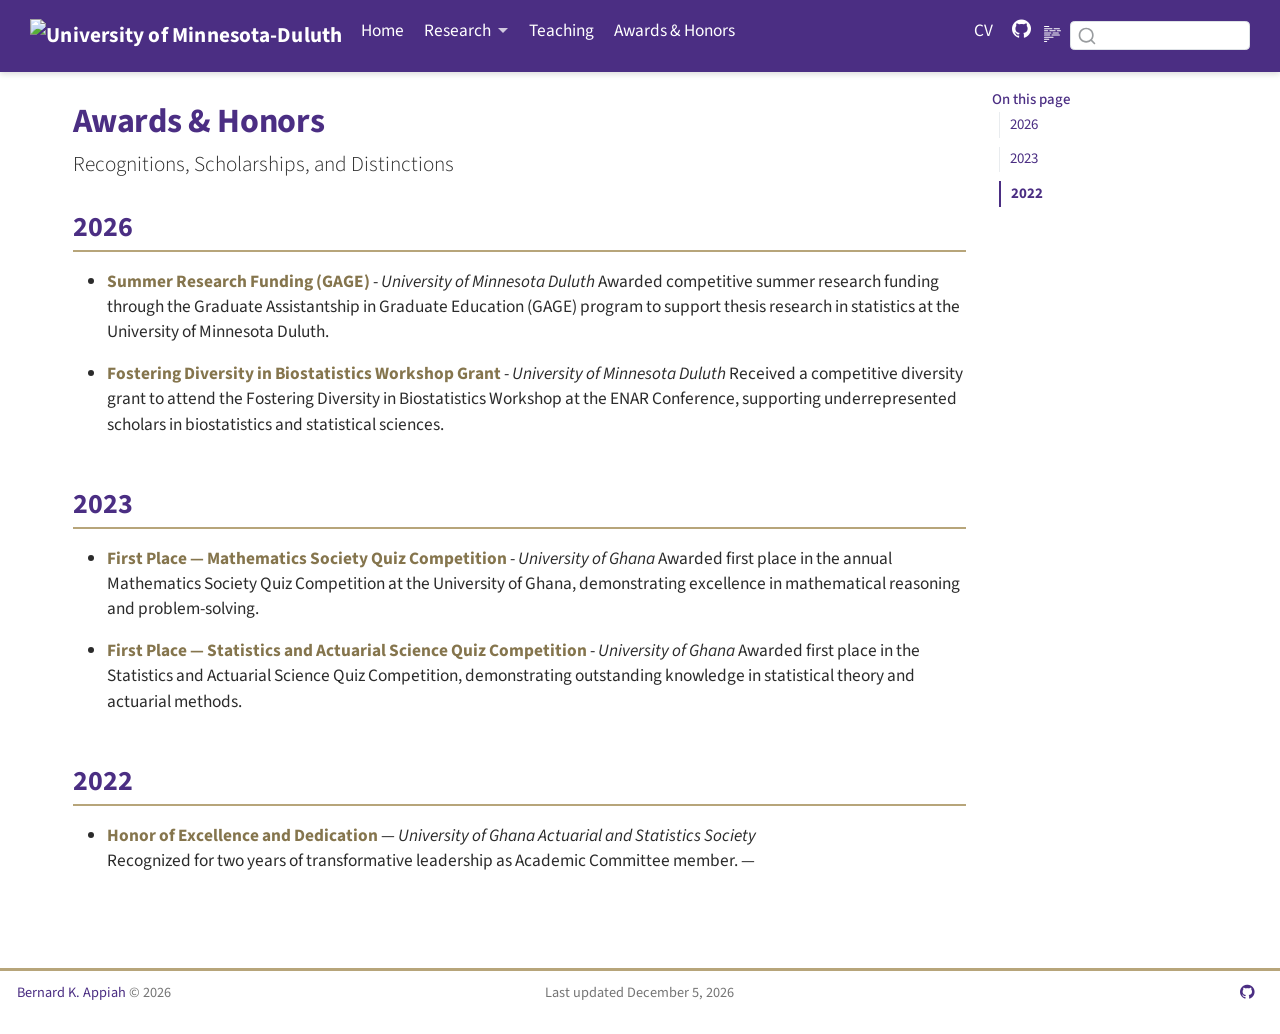
==== commit 69fd4d8f: "Update website" ====
--- a/docs/Awards.html
+++ b/docs/Awards.html
@@ -145,7 +145,7 @@
 </ul>
             <ul class="navbar-nav navbar-nav-scroll ms-auto">
   <li class="nav-item">
-    <a class="nav-link" href="./files/Bernard CV.pdf" target="_blank"> 
+    <a class="nav-link" href="./files/CV.pdf" target="_blank"> 
 <span class="menu-text">CV</span></a>
   </li>  
   <li class="nav-item compact">
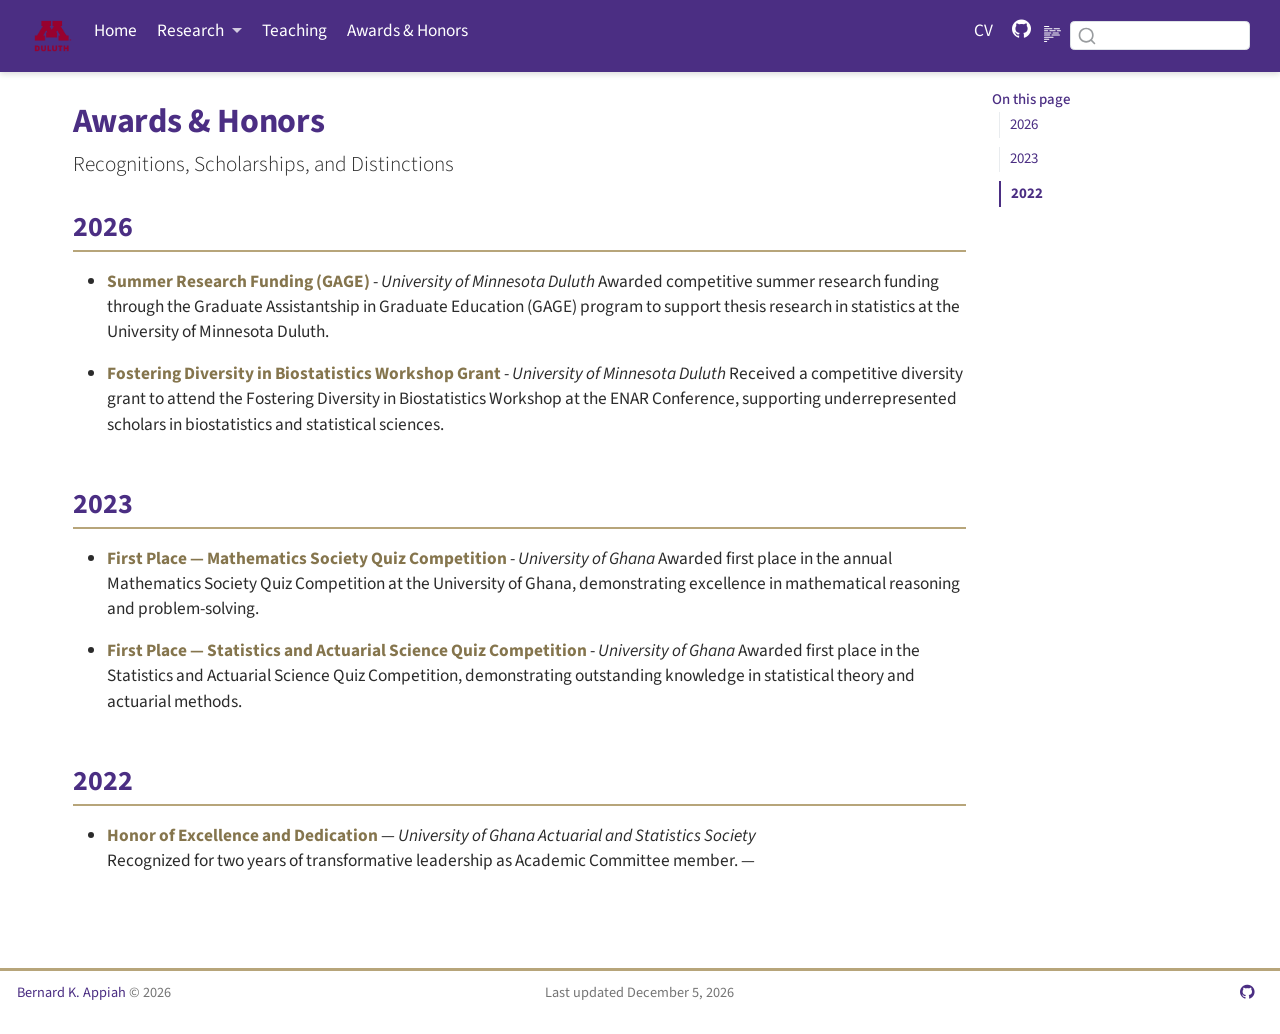
==== commit 10194b6c: "Update website" ====
--- a/docs/Awards.html
+++ b/docs/Awards.html
@@ -105,8 +105,8 @@
       <div class="navbar-container container-fluid">
       <div class="navbar-brand-container mx-auto">
     <a href="./index.html" class="navbar-brand navbar-brand-logo">
-    <img src="./files/images/UMD logo.png" alt="University of Minnesota-Duluth" class="navbar-logo light-content">
-    <img src="./files/images/UMD logo.png" alt="University of Minnesota-Duluth" class="navbar-logo dark-content">
+    <img src="./files/images/UMDLOGO.png" alt="University of Minnesota-Duluth" class="navbar-logo light-content">
+    <img src="./files/images/UMDLOGO.png" alt="University of Minnesota-Duluth" class="navbar-logo dark-content">
     </a>
   </div>
             <div id="quarto-search" class="" title="Search"></div>
@@ -145,7 +145,7 @@
 </ul>
             <ul class="navbar-nav navbar-nav-scroll ms-auto">
   <li class="nav-item">
-    <a class="nav-link" href="./files/CV.pdf" target="_blank"> 
+    <a class="nav-link" href="./files/BernardCV.pdf" target="_blank"> 
 <span class="menu-text">CV</span></a>
   </li>  
   <li class="nav-item compact">
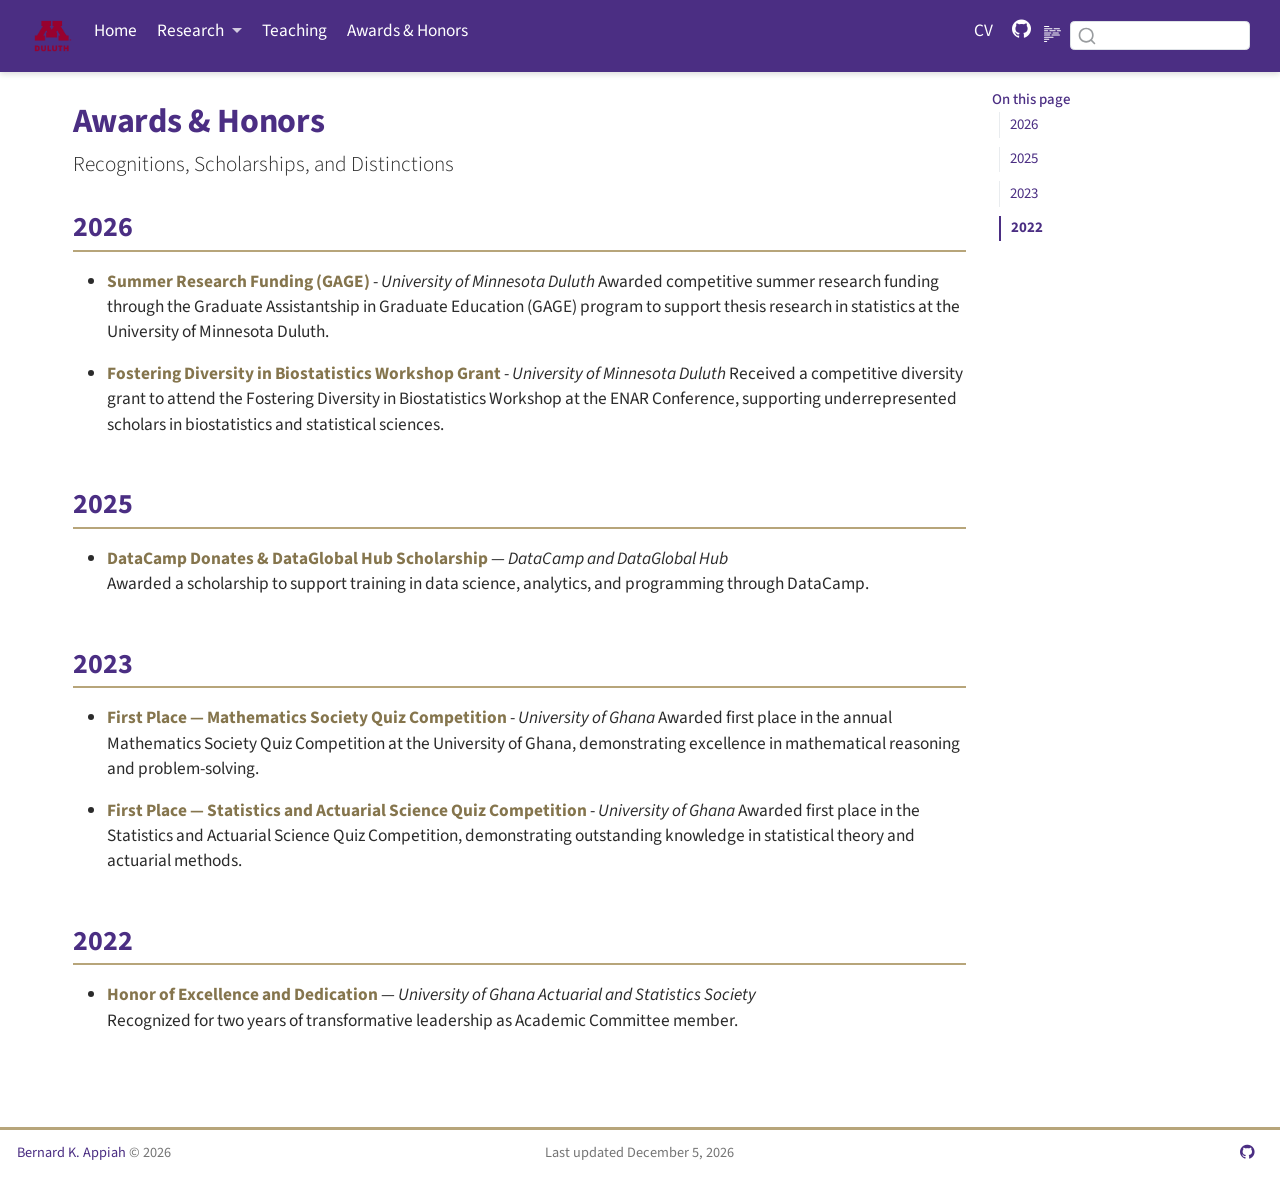
==== commit 99b400c0: "Update CV" ====
--- a/docs/Awards.html
+++ b/docs/Awards.html
@@ -175,8 +175,9 @@
    
   <ul>
   <li><a href="#section" id="toc-section" class="nav-link active" data-scroll-target="#section">2026</a></li>
-  <li><a href="#section-1" id="toc-section-1" class="nav-link" data-scroll-target="#section-1">2023</a></li>
-  <li><a href="#section-2" id="toc-section-2" class="nav-link" data-scroll-target="#section-2">2022</a></li>
+  <li><a href="#section-1" id="toc-section-1" class="nav-link" data-scroll-target="#section-1">2025</a></li>
+  <li><a href="#section-2" id="toc-section-2" class="nav-link" data-scroll-target="#section-2">2023</a></li>
+  <li><a href="#section-3" id="toc-section-3" class="nav-link" data-scroll-target="#section-3">2022</a></li>
   </ul>
 </nav>
     </div>
@@ -211,17 +212,24 @@
 </ul>
 </section>
 <section id="section-1" class="level2">
-<h2 class="anchored" data-anchor-id="section-1">2023</h2>
+<h2 class="anchored" data-anchor-id="section-1">2025</h2>
+<ul>
+<li><strong>DataCamp Donates &amp; DataGlobal Hub Scholarship</strong> — <em>DataCamp and DataGlobal Hub</em><br>
+Awarded a scholarship to support training in data science, analytics, and programming through DataCamp.</li>
+</ul>
+</section>
+<section id="section-2" class="level2">
+<h2 class="anchored" data-anchor-id="section-2">2023</h2>
 <ul>
 <li><p><strong>First Place — Mathematics Society Quiz Competition</strong> - <em>University of Ghana</em> Awarded first place in the annual Mathematics Society Quiz Competition at the University of Ghana, demonstrating excellence in mathematical reasoning and problem-solving.</p></li>
 <li><p><strong>First Place — Statistics and Actuarial Science Quiz Competition</strong> - <em>University of Ghana</em> Awarded first place in the Statistics and Actuarial Science Quiz Competition, demonstrating outstanding knowledge in statistical theory and actuarial methods.</p></li>
 </ul>
 </section>
-<section id="section-2" class="level2">
-<h2 class="anchored" data-anchor-id="section-2">2022</h2>
+<section id="section-3" class="level2">
+<h2 class="anchored" data-anchor-id="section-3">2022</h2>
 <ul>
 <li><strong>Honor of Excellence and Dedication</strong> — <em>University of Ghana Actuarial and Statistics Society</em><br>
-Recognized for two years of transformative leadership as Academic Committee member. —</li>
+Recognized for two years of transformative leadership as Academic Committee member.</li>
 </ul>
 
 
